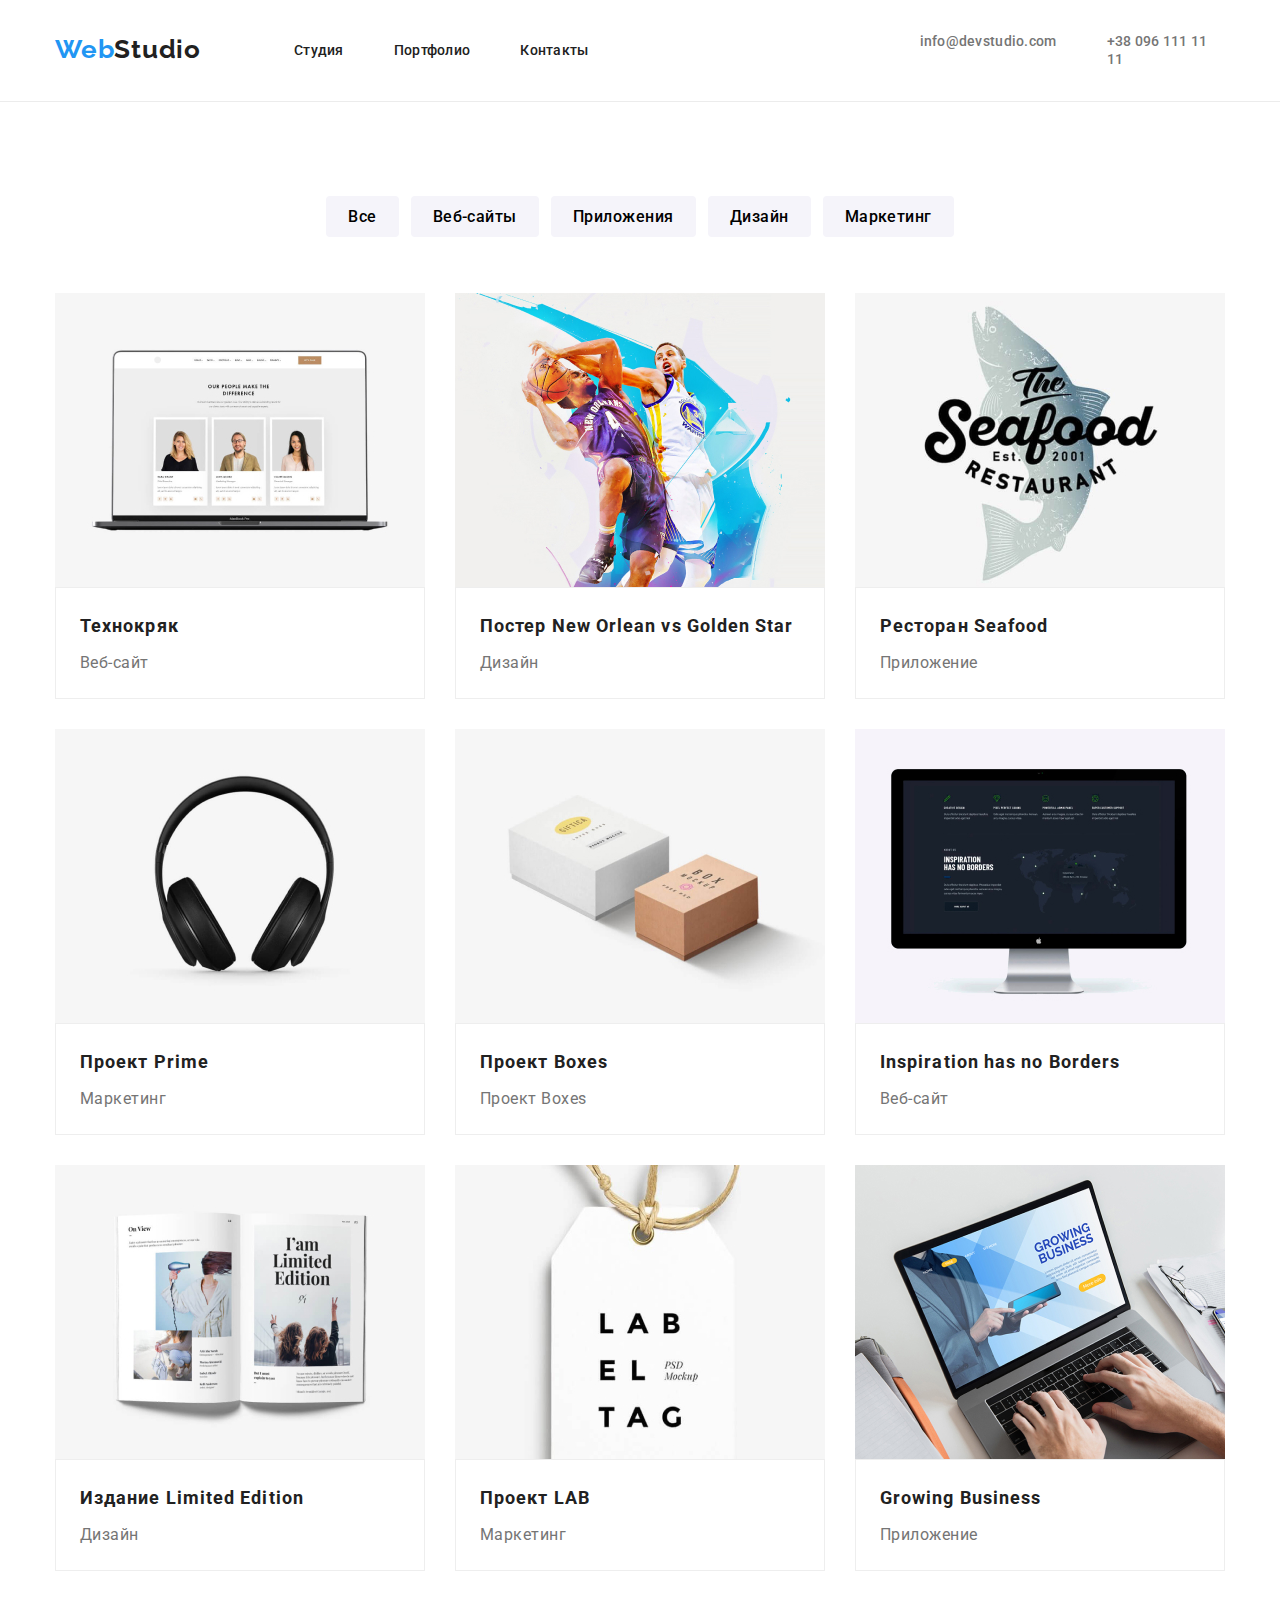
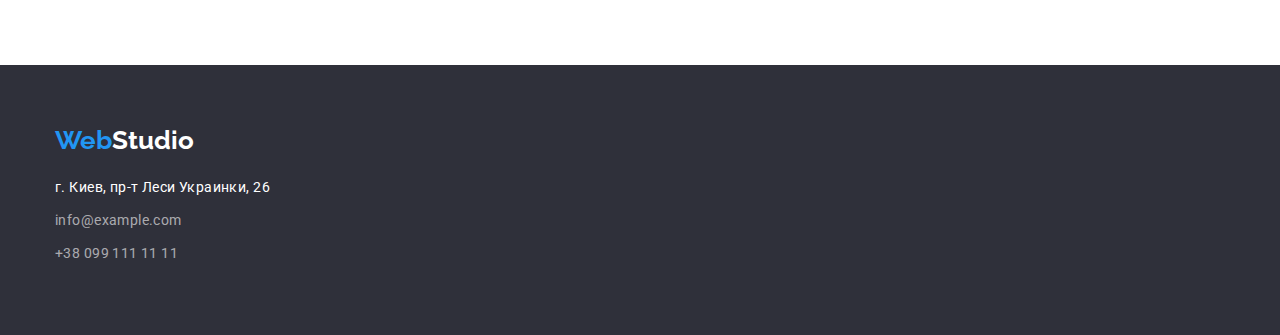
==== portfolio.html @ c9eb95c3 "4" ====
<!DOCTYPE html>
<html lang="ru">
  <head>
    <meta charset="UTF-8" />
    <meta http-equiv="X-UA-Compatible" content="IE=edge" />
    <meta name="viewport" content="width=device-width, initial-scale=1.0" />
    <title>Document</title>

    <link rel="preconnect" href="https://fonts.googleapis.com" />
    <link rel="preconnect" href="https://fonts.gstatic.com" crossorigin />
    <link
      href="https://fonts.googleapis.com/css2?family=Raleway:wght@400;700&family=Roboto:wght@400;500;700;900&display=swap"
      rel="stylesheet"
    />
    <link
      rel="stylesheet"
      href="https://cdnjs.cloudflare.com/ajax/libs/modern-normalize/1.1.0/modern-normalize.min.css"
    />
    <link rel="stylesheet" href="./css/styles.css" />
  </head>
  <body>
   <header class="page-header">
         
           <section class="section-header">
             <div class="container">
               <div class="header">
        <a href="/" class="logo"><span>Web</span>Studio</a>
        <nav class="nav-container">
          <ul class="site-nav">
            <li class="nav-item"><a href="./index.html" class="link">Студия</a></li>
            <li class="nav-item">
              <a href="/" class="link">Портфолио</a>
            </li>
            <li class="nav-item"><a href="" class="link">Контакты</a></li>
          </ul>
        </nav>
        <div class="auth-nav">
        <ul class="auth-nav">
          <li class="auth-item">
            <a href="mailto:info@devstudio.com" class="link"
              >info@devstudio.com</a
            >
          </li>
          <li class="auth-item">
            <a href="tel:+380961111111" class="link">+38 096 111 11 11</a>
          </li>
        </ul>
        </div>
        </div>
        </div>
        </section>
        
      </header>

     
        <main>
           <div class="section-portfolio">
              <div class="container">
          <h1 class="visually-hidden">Портфолио</h1>
          <!--Кнопки-->
          <div class="button-portfolio">
            <button type="button" class="button-port">Все</button>
            <button type="button" class="button-port">Веб-сайты</button>
            <button type="button" class="button-port">Приложения</button>
            <button type="button" class="button-port">Дизайн</button>
            <button type="button" class="button-port">Маркетинг</button>
          </div>
          
        

          <div class="conteiner-portfolio">
            <ul class="portfolio">
              <li class="card">
                <a href=""
                  ><img
                    src="./images/img(1_1).jpg"
                    alt="Технокряк"
                    width="370"
                  />
                  <div class="text-port">
                    <h2 class="title-port">Технокряк</h2>
                    <p>Веб-сайт</p>
                  </div></a
                >
              </li>
              <li class="card">
                <a href=""
                  ><img
                    src="./images/img(1_2).jpg"
                    alt="Постер New Orlean vs Golden Star"
                    width="370"
                  />
                  <div class="text-port">
                    <h2 class="title-port">Постер New Orlean vs Golden Star</h2>
                    <p>Дизайн</p>
                  </div>
                </a>
              </li>
              <li class="card">
                <a href=""
                  ><img
                    src="./images/img(1_3).jpg"
                    alt="Ресторан Seafood"
                    width="370"
                  />
                  <div class="text-port">
                    <h2 class="title-port">Ресторан Seafood</h2>
                    <p>Приложение</p>
                  </div>
                </a>
              </li>
              <li class="card">
                <a href=""
                  ><img
                    src="./images/img(1_4).jpg"
                    alt="Проект Prime"
                    width="370"
                  />
                  <div class="text-port">
                    <h2 class="title-port">Проект Prime</h2>
                    <p>Маркетинг</p>
                  </div>
                </a>
              </li>
              <li class="card">
                <a href=""
                  ><img
                    src="./images/img(1_5).jpg"
                    alt="Проект Boxes"
                    width="370"
                  />
                  <div class="text-port">
                    <h2 class="title-port">Проект Boxes</h2>
                    <p>Проект Boxes</p>
                  </div>
                </a>
              </li>
              <li class="card">
                <a href=""
                  ><img
                    src="./images/img(1_6).jpg"
                    alt="Inspiration has no Borders"
                    width="370"
                  />
                  <div class="text-port">
                    <h2 class="title-port">Inspiration has no Borders</h2>
                    <p>Веб-сайт</p>
                  </div></a
                >
              </li>
              <li class="card">
                <a href=""
                  ><img
                    src="./images/img(1_7).jpg"
                    alt="Издание Limited Edition"
                    width="370"
                  />
                  <div class="text-port">
                    <h2 class="title-port">Издание Limited Edition</h2>
                    <p>Дизайн</p>
                  </div></a
                >
              </li>
              <li class="card">
                <a href=""
                  ><img
                    src="./images/img(1_8).jpg"
                    alt="Проект LAB"
                    width="370"
                  />
                  <div class="text-port">
                    <h2 class="title-port">Проект LAB</h2>
                    <p>Маркетинг</p>
                  </div></a
                >
              </li>
              <li class="card">
                <a href=""
                  ><img
                    src="./images/img(1_9).jpg"
                    alt="Growing Business"
                    width="370"
                  />
                  <div class="text-port">
                    <h2 class="title-port">Growing Business</h2>
                    <p>Приложение</p>
                  </div></a
                >
              </li>
            </ul>
          </div>
          </div>
        </main>
    
      
      <footer class="footer">
        <div class="container">
        <div class="footer-logo">
          <a href="/" class="logo-finish"><span>Web</span>Studio</a>
        </div>

        <div class="info-finish">
          <address class="address">г. Киев, пр-т Леси Украинки, 26</address>

          <ul>
            <li>
              <a href="mailto:info@example.com" class="link-finish"
                >info@example.com</a
              >
            </li>
            <li>
              <a href="tel:+380991111111" class="link-finish"
                >+38 099 111 11 11</a
              >
            </li>
          </ul>
        </div>
      </div>
      </footer>
    </div>
  </body>
</html>
---- css/styles.css ----
/* цвет основного текста #212121; */
/* цвет вторичного цвета  #757575; */
/* синиий #2196F3 */

:root {
  --primery-text-color: #212121;
  --secondly-text-color: #757575;
  --accent-color: #2196f3;
  --white-color: #ffffff;
  --footer-color: #2f303a;
  --bcg-active-button: #f5f4fa;
}
h1,
h2,
h3,
h4,
h5,
h6,
p,
ul {
  margin: 0;
}

img {
  display: block;
  max-width: 100%;
}

body {
  background-color: var(--white-color);
  color: var(--primery-text-color);
  font-family: Roboto, sans-serif;
}

.section-header {
  border-bottom: 1px solid #ececec;
}

.logo {
  text-decoration: none;
  font-family: Raleway;
  font-style: normal;
  font-weight: bold;
  font-size: 26px;
  line-height: 1.2;
  letter-spacing: 0.03em;
  margin-right: 93px;
  padding-top: 24px;
  padding-bottom: 25px;
}
span {
  color: var(--accent-color);
}

ul {
  list-style-type: none;
}
ul {
  margin-left: 0;
  padding-left: 0;
}

a {
  color: var(--primery-text-color);
  text-decoration: none;
  cursor: default;
}
/* ---body--- */

.container {
  width: 1200px;
  margin: 0 auto;
  padding-left: 15px;
  padding-right: 15px;
}

/* ---header--- */
.header {
  display: flex;
  align-items: center;
}

.nav-container {
  display: flex;
  margin-right: 331px;
}

/* site nav */

.site-nav {
  display: flex;
}

.nav-item:not(:last-child) {
  margin-right: 50px;
}
.nav-item {
  padding-top: 32px;
  padding-bottom: 32px;
}

.site-nav a {
  color: var(--primary-text-color);
  text-decoration: none;
  font-family: Roboto;
  font-size: 14px;
  font-weight: 500;
  line-height: 1.15;
  letter-spacing: 0.02em;
}
.site-nav .link:hover,
.site-nav .link:focus {
  color: var(--accent-color);
  cursor: pointer;
}

/* auth-nav */

.auth-nav {
  display: flex;
}

.auth-item {
  padding-top: 32px;
  padding-bottom: 32px;
}
.auth-item:not(:last-child) {
  margin-right: 50px;
}
.auth-nav a {
  color: var(--secondly-text-color);
  text-decoration: none;
  font-family: Roboto;
  font-size: 14px;
  font-weight: 500;
  line-height: 1.1;
  letter-spacing: 0.02em;
}
.auth-nav .link:hover,
.auth-nav .link:focus {
  color: var(--accent-color);
  cursor: pointer;
}

/* HeroTitles */

/* .hero {
  display: flex;
  flex-wrap: wrap;
  align-items: center;
  text-align: center;
  background-color: #2f303a;
  color: var(--white-color);
  padding-top: 200px;
  padding-bottom: 200px;
}
.h-hero {
  padding-right: 237px;
  padding-left: 237px;
  margin-bottom: 30px;
}

.h-hero h1 {
  font-family: Roboto;
  font-size: 44px;
  font-weight: 900;
  line-height: 1.36;
  letter-spacing: 0.06em;
  text-transform: uppercase;

  max-width: 650px;
} */

.hero {
  background-color: #2f303a;
  color: var(--white-color);
  padding-top: 200px;
  padding-bottom: 200px;
  text-align: center;
}
.h-hero {
  margin-bottom: 30px;
  margin-left: 237px;
  margin-right: 237px;
  max-width: 650px;
}
.h-hero h1 {
  font-family: Roboto;
  font-style: normal;
  font-weight: 900;
  font-size: 44px;
  line-height: 1.36;
  text-align: center;
  letter-spacing: 0.06em;
  text-transform: uppercase;
}

.hero-button {
  color: var(--white-color);
  background-color: var(--accent-color);
  font-family: Roboto;
  font-size: 16px;
  font-weight: 700;
  line-height: 1.88;
  letter-spacing: 0.06em;
  text-align: center;
  cursor: pointer;
  border-radius: 4px;
  padding: 10px 32px;
}

.hero-button:hover,
.hero-button:focus {
  background-color: #188ce8;
  border-radius: 4px;
}

/* Sections */

.section-list {
  display: flex;
}
.section-list .item {
  width: 270px;
}
.section-list .item:not(:last-child) {
  margin-right: 30px;
}
.section-advantages .title {
  margin-bottom: 10px;
}
.section-advantage {
  padding-top: 94px;
}

.visually-hidden {
  position: absolute;
  white-space: nowrap;
  width: 1px;
  height: 1px;
  overflow: hidden;
  border: 0;
  padding: 0;
  clip: rect(0 0 0 0);
  clip-path: inset(50%);
  margin: -1px;
}

.section-work {
  padding-top: 94px;
  padding-bottom: 94px;
}
.work-items {
  display: flex;
}
.work-list {
  display: flex;
}
.section-title {
  text-align: center;
  margin-bottom: 50px;
}
.work-list .work-items:not(:last-child) {
  margin-right: 30px;
}

.our-work .work-list {
  margin-top: 50px;
  margin-bottom: 94px;
}
.section-team {
  background-color: #f5f4fa;
  text-align: center;
}

.section-title {
  color: var(--primery-text-color);
  font-family: Roboto;
  font-size: 36px;
  font-style: normal;
  font-weight: 700;
  line-height: 1.17;
}

.section-list .title {
  color: var(--primary-text-color);
  font-family: Roboto;
  font-size: 14px;
  font-style: normal;
  font-weight: 700;
  line-height: 1.14;
  text-transform: uppercase;
  margin-bottom: 10px;
}

.section-list p {
  color: var(--secondly-text-color);
  font-family: Roboto;
  font-size: 14px;
  line-height: 1.72;
}

/* Our team */
.comand {
  display: flex;
  margin-top: 50px;
}
.section-team {
  padding-bottom: 94px;
  padding-top: 94px;
}

.text-team {
  color: var(--primery-text-color);
  padding: 30px;
}
.team-items {
  box-shadow: 0px 1px 3px rgba(0, 0, 0, 0.12), 0px 1px 1px rgba(0, 0, 0, 0.14),
    0px 2px 1px rgba(0, 0, 0, 0.2);
  border-radius: 0px 0px 4px 4px;

  background-color: var(--white-color);
}

.team-items p {
  color: var(--secondly-text-color);
  font-family: Roboto;
  font-size: 16px;
  font-style: normal;
  line-height: 1.2;
  margin-top: 10px;
}

.team-items h3 {
  font-family: Roboto;
  font-size: 16px;
  font-style: normal;
  font-weight: 500;
  line-height: 1.2;
}

.team-items:not(:last-child) {
  margin-right: 30px;
}

.title-team {
  margin-bottom: 10px;
}
/* Footer */
.footer {
  background-color: var(--footer-color);
  padding-top: 60px;
  padding-bottom: 60px;
}
.logo-finish {
  color: var(--white-color);
  text-decoration: none;
  font-family: Raleway;
  font-size: 26px;
  font-weight: 700;
  line-height: 1.19;
}

.footer-logo {
  margin-bottom: 20px;
}

.address {
  color: var(--white-color);
  font-family: Roboto;
  font-style: normal;
  font-weight: normal;
  font-size: 14px;
  line-height: 1.71;
  margin-bottom: 9px;
  letter-spacing: 0.03em;
}
.link-finish {
  color: rgba(255, 255, 255, 0.6);
  text-decoration: none;
  font-family: Roboto;
  font-size: 14px;
  font-weight: 400;
  line-height: 1.71;
  letter-spacing: 0.03em;
  text-align: left;
}
.info-finish li {
  margin-bottom: 9px;
}
.footer .link-finish:hover,
.footer .link-finish:focus {
  color: var(--accent-color);
  text-decoration: none;
}

/* оформление  вкладки портфолио */

/* Buttons Portfolio */

.button-portfolio {
  margin-bottom: 56px;
  text-align: center;
}
.button-port {
  background-color: var(--bcg-active-button);
  font-family: Roboto;
  font-size: 16px;
  font-weight: 500;
  line-height: 1.6;
  letter-spacing: 0.03em;
  cursor: pointer;
  border: none;
  padding: 8px 22px;
  border-radius: 4px;
}
.button-port:not(:last-child) {
  margin-right: 8px;
}
.button-port:focus,
.button-port:hover {
  color: var(--white-color);
  background-color: var(--accent-color);
}

/* Sections Portfolio */

.portfolio {
  display: flex;
  flex-wrap: wrap;
  margin-bottom: -30px;
  margin-right: -30px;
}

.card {
  width: (100% / 3 - 30px);
  margin-bottom: 30px;
  margin-right: 30px;
}

.portfolio .title-port {
  font-family: Roboto;
  font-style: normal;
  font-weight: bold;
  font-size: 18px;
  line-height: 2;
  letter-spacing: 0.06em;
}
.portfolio p {
  color: var(--secondly-text-color);
  font-family: Roboto;
  font-style: normal;
  font-weight: normal;
  font-size: 16px;
  line-height: 1.87;

  letter-spacing: 0.03em;
}

.title-port {
  margin-bottom: 4px;
}

.text-port {
  padding: 20px 24px;
  background: #ffffff;
  border: 1px solid #eeeeee;
  box-sizing: border-box;
}

.section-portfolio {
  padding-bottom: 94px;
  padding-top: 94px;
}
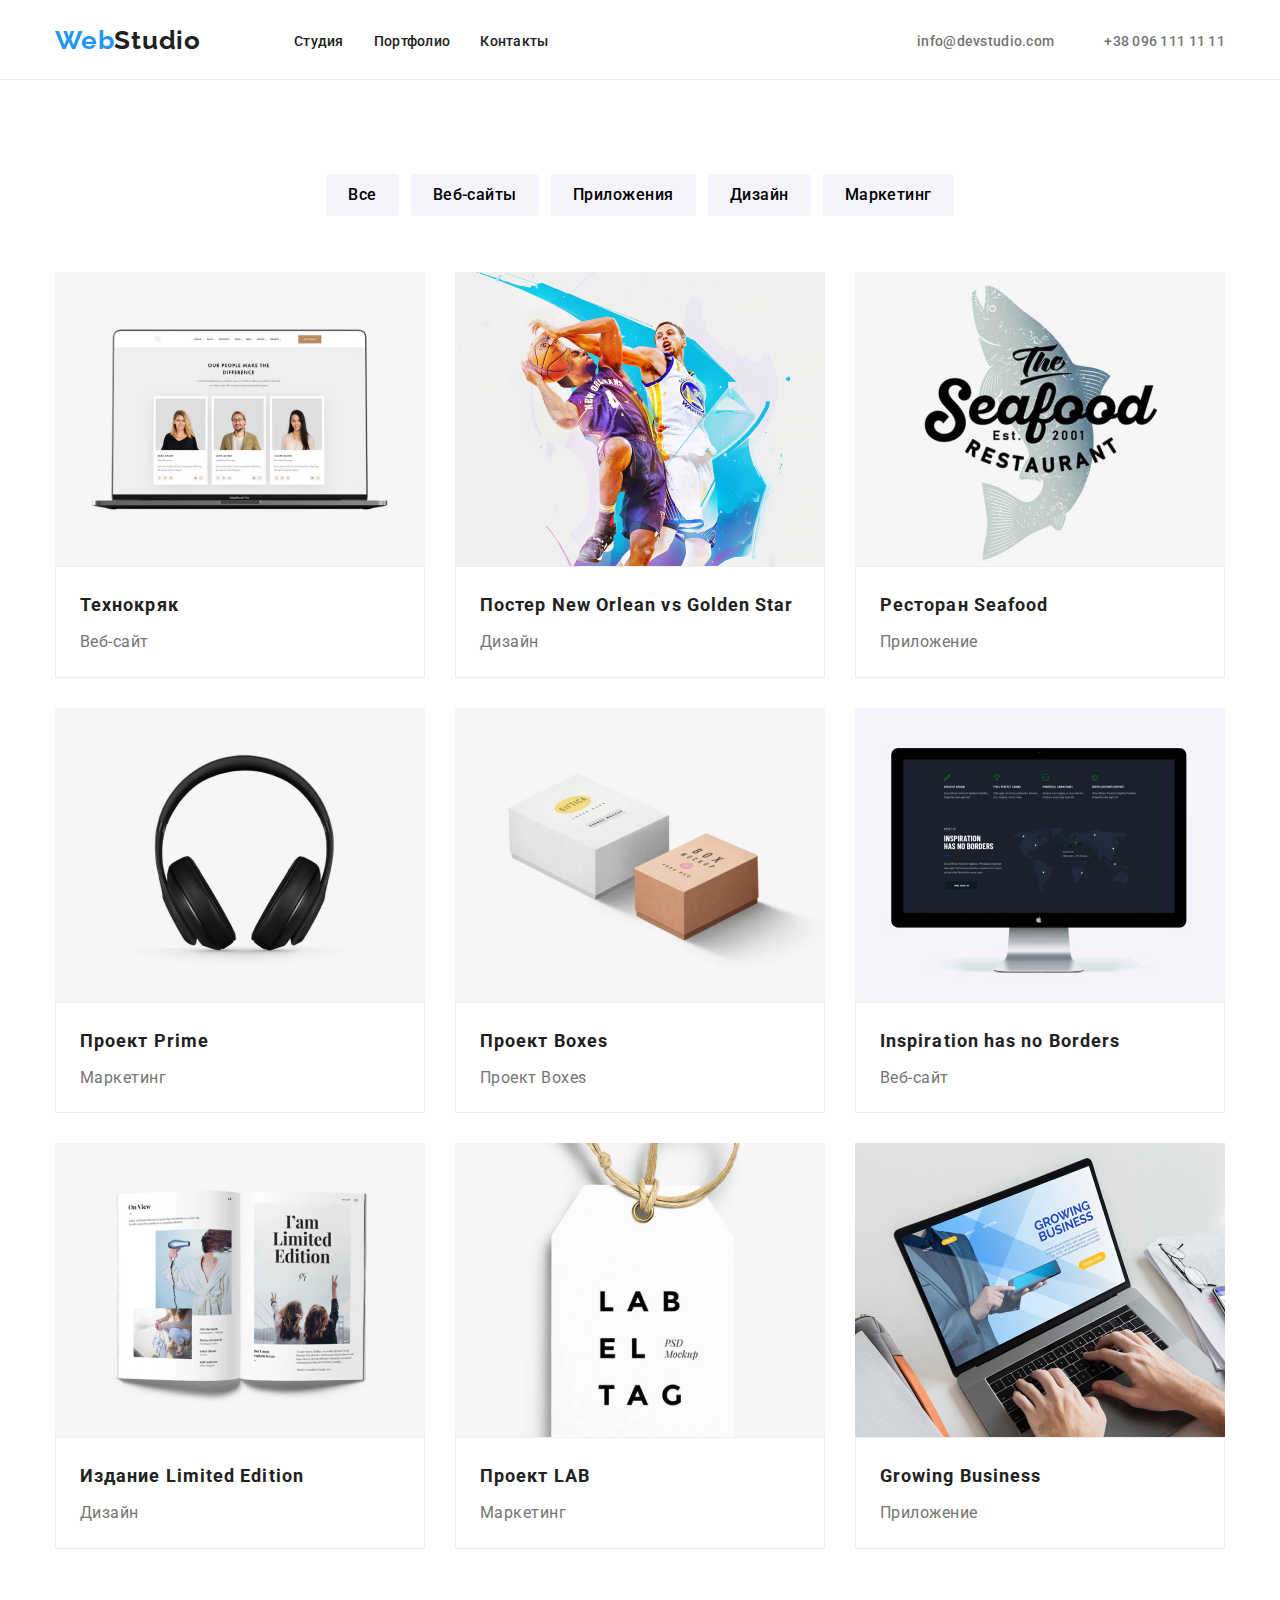
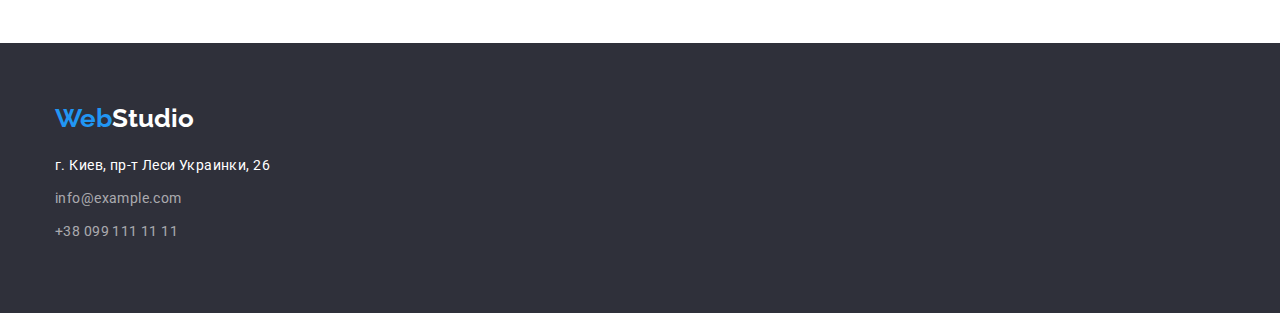
==== commit be2c421d: "4-start" ====
--- a/portfolio.html
+++ b/portfolio.html
@@ -30,6 +30,7 @@
             <li class="nav-item"><a href="./index.html" class="link">Студия</a></li>
             <li class="nav-item">
               <a href="/" class="link">Портфолио</a>
+              
             </li>
             <li class="nav-item"><a href="" class="link">Контакты</a></li>
           </ul>
--- a/css/styles.css
+++ b/css/styles.css
@@ -34,6 +34,7 @@
 
 .section-header {
   border-bottom: 1px solid #ececec;
+  height: 80px;
 }
 
 .logo {
@@ -78,11 +79,12 @@
 .header {
   display: flex;
   align-items: center;
+  justify-content: center;
 }
 
 .nav-container {
   display: flex;
-  margin-right: 331px;
+  margin-right: 305px;
 }
 
 /* site nav */
@@ -92,7 +94,7 @@
 }
 
 .nav-item:not(:last-child) {
-  margin-right: 50px;
+  margin-right: 30px;
 }
 .nav-item {
   padding-top: 32px;
@@ -118,12 +120,9 @@
 
 .auth-nav {
   display: flex;
-}
-
-.auth-item {
-  padding-top: 32px;
-  padding-bottom: 32px;
-}
+  margin-left: auto;
+}
+
 .auth-item:not(:last-child) {
   margin-right: 50px;
 }
@@ -136,47 +135,28 @@
   line-height: 1.1;
   letter-spacing: 0.02em;
 }
-.auth-nav .link:hover,
-.auth-nav .link:focus {
+.auth-nav .auth-link:hover,
+.auth-nav .auth-link:focus {
   color: var(--accent-color);
   cursor: pointer;
 }
 
-/* HeroTitles */
-
-/* .hero {
-  display: flex;
-  flex-wrap: wrap;
-  align-items: center;
-  text-align: center;
-  background-color: #2f303a;
-  color: var(--white-color);
-  padding-top: 200px;
-  padding-bottom: 200px;
-}
-.h-hero {
-  padding-right: 237px;
-  padding-left: 237px;
-  margin-bottom: 30px;
-}
-
-.h-hero h1 {
-  font-family: Roboto;
-  font-size: 44px;
-  font-weight: 900;
-  line-height: 1.36;
-  letter-spacing: 0.06em;
-  text-transform: uppercase;
-
-  max-width: 650px;
-} */
-
 .hero {
-  background-color: #2f303a;
   color: var(--white-color);
   padding-top: 200px;
   padding-bottom: 200px;
   text-align: center;
+  background-image: linear-gradient(
+      to right,
+      rgba(47, 48, 58, 0.4),
+      rgba(47, 48, 58, 0.4)
+    ),
+    url("../images/hero.jpg");
+
+  width: 1600px;
+  height: 600px;
+  margin-right: auto;
+  margin-left: auto;
 }
 .h-hero {
   margin-bottom: 30px;
@@ -472,3 +452,65 @@
   padding-bottom: 94px;
   padding-top: 94px;
 }
+
+/* ------SVG -----*/
+.auth-link {
+  display: flex;
+  align-items: center;
+}
+
+.mailto {
+  width: 16px;
+  height: 12px;
+  margin-right: 10px;
+  fill: var(--secondly-text-color);
+}
+
+.auth-link:hover .mailto,
+.auth-link:hover .mailto {
+  fill: var(--accent-color);
+}
+
+.icon-smartphone {
+  width: 10px;
+  height: 16px;
+  margin-right: 10px;
+  fill: var(--secondly-text-color);
+}
+.auth-link:hover .icon-smartphone,
+.auth-link:focus .icon-smartphone {
+  fill: var(--accent-color);
+}
+.adv-icons {
+  width: 270px;
+  height: 120px;
+  background-color: #f5f4fa;
+  margin-bottom: 30px;
+  border-radius: 4px;
+  padding: 25px 100px;
+}
+
+.icon-adv {
+  height: 70px;
+  width: 70px;
+}
+
+.social-links {
+  display: block;
+  width: 20px;
+  height: 20px;
+}
+
+.social-list {
+  align-items: center;
+  justify-content: center;
+}
+
+.soc-icon:not(:last-child) {
+  margin-right: 39px;
+}
+.social-list {
+  display: flex;
+  align-items: center;
+  padding: 16px 32px 30px 32px;
+}
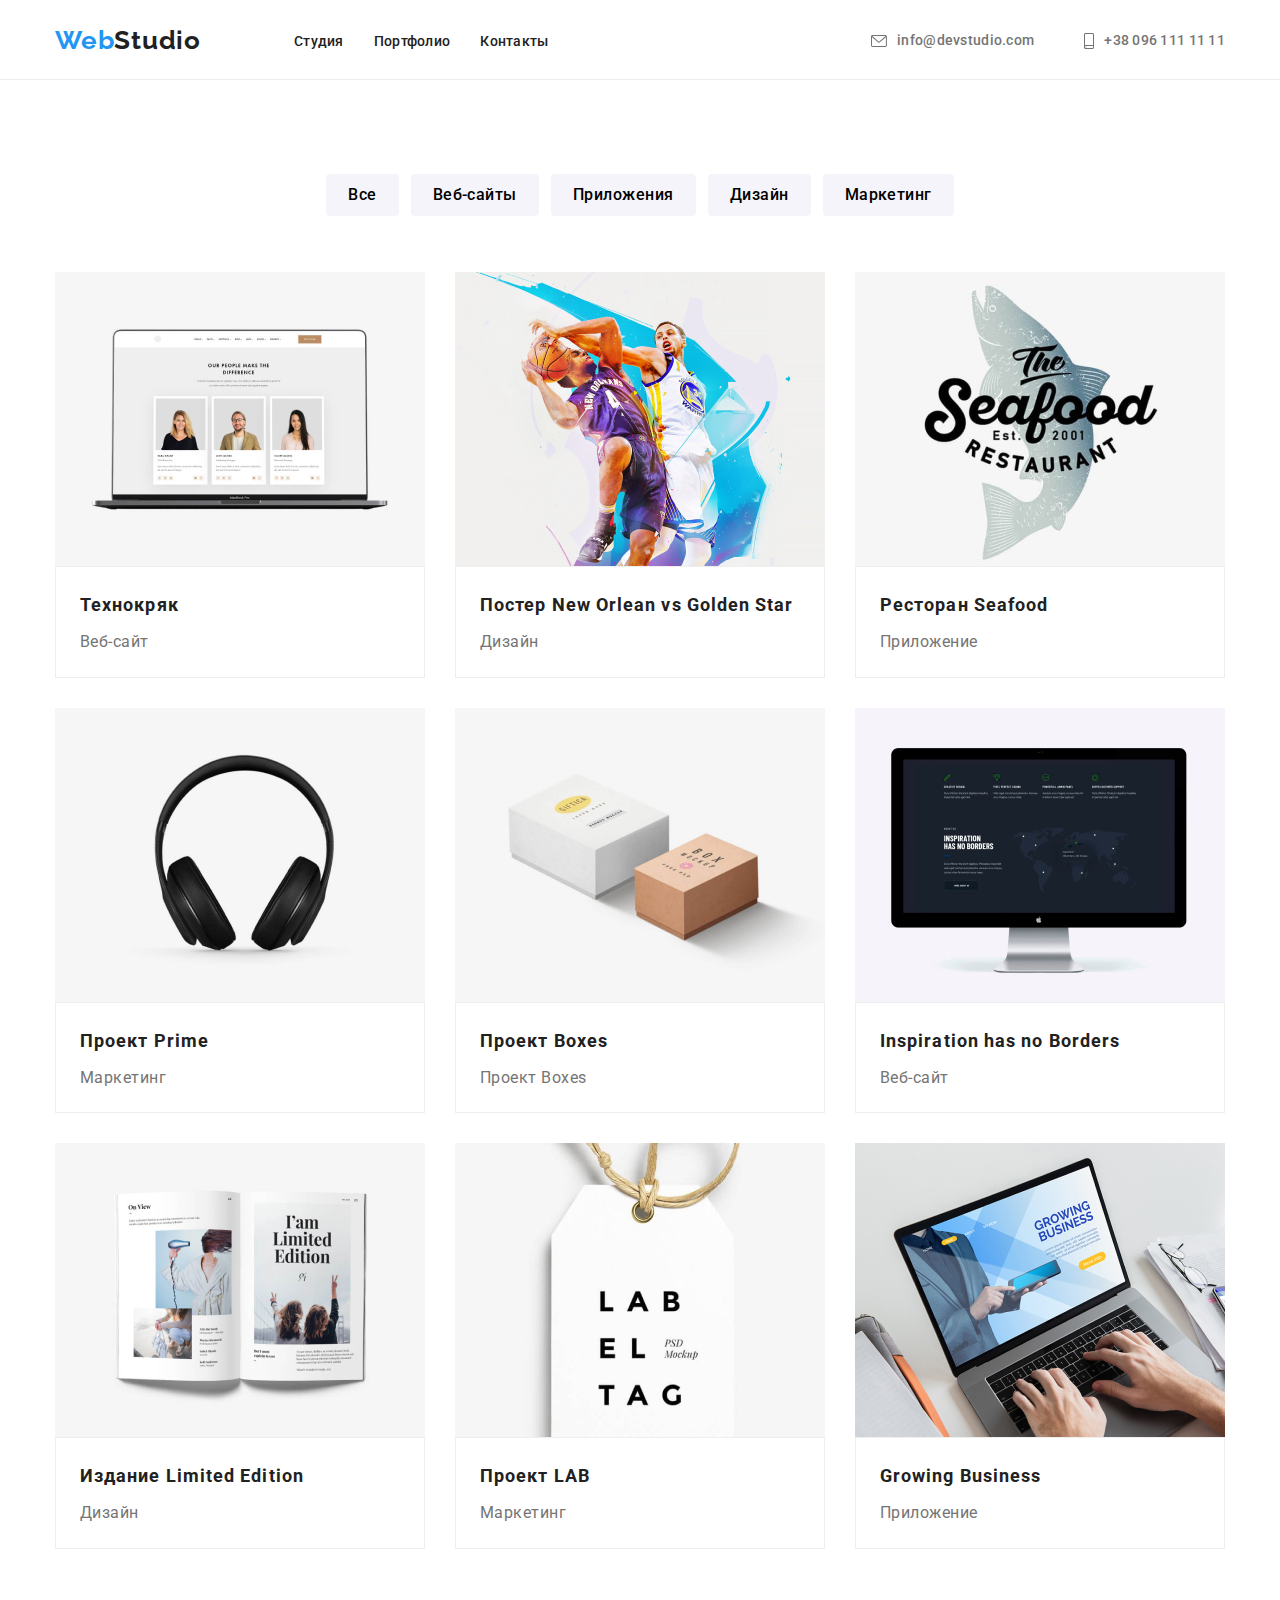
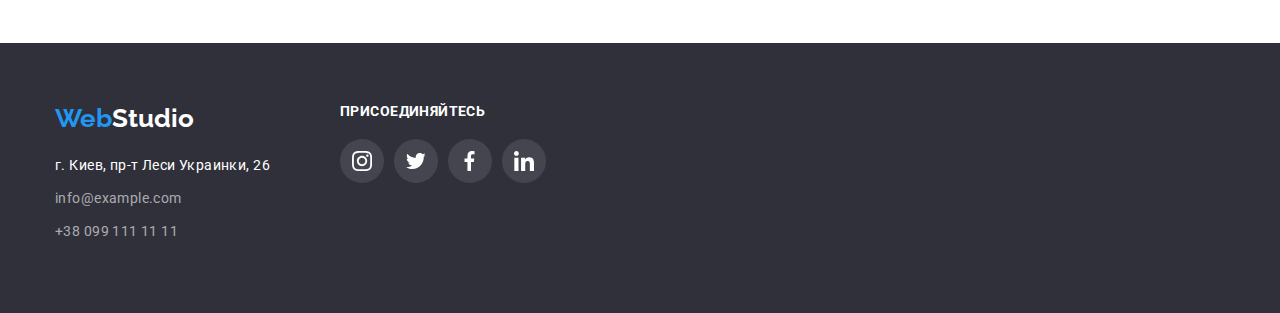
==== commit 00cb1093: "1" ====
--- a/portfolio.html
+++ b/portfolio.html
@@ -30,7 +30,6 @@
             <li class="nav-item"><a href="./index.html" class="link">Студия</a></li>
             <li class="nav-item">
               <a href="/" class="link">Портфолио</a>
-              
             </li>
             <li class="nav-item"><a href="" class="link">Контакты</a></li>
           </ul>
@@ -38,12 +37,29 @@
         <div class="auth-nav">
         <ul class="auth-nav">
           <li class="auth-item">
-            <a href="mailto:info@devstudio.com" class="link"
-              >info@devstudio.com</a
+            
+            <a href="mailto:info@devstudio.com" class="auth-link"
+              ><svg class="mailto">
+                <use href = "./images/icons.svg#icon-mailto">
+
+                </use>
+              </svg>
+              info@devstudio.com  
+
+              </a 
             >
+            
           </li>
           <li class="auth-item">
-            <a href="tel:+380961111111" class="link">+38 096 111 11 11</a>
+            
+            <a href="tel:+380961111111" class="auth-link">
+              <svg class="icon-smartphone">
+                <use href= "./images/icons.svg#icon-smartphone"></use>
+              </svg>
+              
+            +38 096 111 11 11 
+              
+            </a>
           </li>
         </ul>
         </div>
@@ -52,6 +68,7 @@
         </section>
         
       </header>
+
 
      
         <main>
@@ -71,6 +88,7 @@
 
           <div class="conteiner-portfolio">
             <ul class="portfolio">
+              
               <li class="card">
                 <a href=""
                   ><img
@@ -84,6 +102,8 @@
                   </div></a
                 >
               </li>
+              
+              
               <li class="card">
                 <a href=""
                   ><img
@@ -97,6 +117,8 @@
                   </div>
                 </a>
               </li>
+              
+             
               <li class="card">
                 <a href=""
                   ><img
@@ -123,6 +145,7 @@
                   </div>
                 </a>
               </li>
+              
               <li class="card">
                 <a href=""
                   ><img
@@ -136,6 +159,7 @@
                   </div>
                 </a>
               </li>
+              
               <li class="card">
                 <a href=""
                   ><img
@@ -149,6 +173,7 @@
                   </div></a
                 >
               </li>
+              
               <li class="card">
                 <a href=""
                   ><img
@@ -162,6 +187,7 @@
                   </div></a
                 >
               </li>
+              
               <li class="card">
                 <a href=""
                   ><img
@@ -175,6 +201,8 @@
                   </div></a
                 >
               </li>
+
+              
               <li class="card">
                 <a href=""
                   ><img
@@ -188,6 +216,7 @@
                   </div></a
                 >
               </li>
+            
             </ul>
           </div>
           </div>
@@ -195,7 +224,9 @@
     
       
       <footer class="footer">
-        <div class="container">
+      <div class="container">
+        <div class="general-footer">
+          <div  class="footer-info">
         <div class="footer-logo">
           <a href="/" class="logo-finish"><span>Web</span>Studio</a>
         </div>
@@ -216,8 +247,28 @@
             </li>
           </ul>
         </div>
-      </div>
+        </div> 
+        
+        <div class="footer-social">
+        <h3 class="title-footer">присоединяйтесь</h3>
+        <ul class="footer-item">
+          <li class="footer-icon"><a href="" class="fsoc-icon"><svg>
+            <use href ="./images/icons.svg#icon-instagram_footter"></use>
+          </svg></a></li>
+          <li class="footer-icon"><a href="" class="fsoc-icon"><svg>
+            <use href ="./images/icons.svg#icon-twiter_footter"></use>
+          </svg></a></li>
+          <li class="footer-icon"><a href="" class="fsoc-icon"><svg>
+            <use href ="./images/icons.svg#icon-fb_footter"></use>
+          </svg></a></li>
+          <li class="footer-icon"><a href="" class="fsoc-icon"><svg>
+            <use href ="./images/icons.svg#icon-linkedin_footter"></use>
+          </svg></a></li>
+        </ul>
+        </div></div>
+        </div>
       </footer>
+
     </div>
   </body>
 </html>
--- a/css/styles.css
+++ b/css/styles.css
@@ -332,6 +332,16 @@
   padding-top: 60px;
   padding-bottom: 60px;
 }
+.title-footer {
+  color: var(--white-color);
+  font-family: Roboto;
+  font-style: normal;
+  font-weight: bold;
+  font-size: 14px;
+  line-height: 16px;
+  letter-spacing: 0.03em;
+  text-transform: uppercase;
+}
 .logo-finish {
   color: var(--white-color);
   text-decoration: none;
@@ -401,6 +411,8 @@
 .button-port:hover {
   color: var(--white-color);
   background-color: var(--accent-color);
+  box-shadow: 0px 3px 1px rgba(0, 0, 0, 0.1), 0px 1px 2px rgba(0, 0, 0, 0.08),
+    0px 2px 2px rgba(0, 0, 0, 0.12);
 }
 
 /* Sections Portfolio */
@@ -416,6 +428,11 @@
   width: (100% / 3 - 30px);
   margin-bottom: 30px;
   margin-right: 30px;
+}
+
+.card:hover {
+  box-shadow: 0px 1px 1px rgba(0, 0, 0, 0.12), 0px 4px 4px rgba(0, 0, 0, 0.06),
+    1px 4px 6px rgba(0, 0, 0, 0.16);
 }
 
 .portfolio .title-port {
@@ -496,21 +513,113 @@
 }
 
 .social-links {
-  display: block;
   width: 20px;
   height: 20px;
+  fill: #afb1b8;
 }
 
 .social-list {
+  display: flex;
+  padding: 16px 32px 30px 32px;
   align-items: center;
   justify-content: center;
 }
 
 .soc-icon:not(:last-child) {
-  margin-right: 39px;
-}
-.social-list {
-  display: flex;
+  margin-right: 10px;
+}
+.soc-a {
+  display: flex;
+  width: 44px;
+  height: 44px;
+  border-radius: 50%;
   align-items: center;
-  padding: 16px 32px 30px 32px;
-}
+  justify-content: center;
+}
+
+.soc-a:hover {
+  background-color: var(--accent-color);
+}
+.soc-a:hover .social-links {
+  fill: var(--white-color);
+}
+.clients {
+  padding-top: 94px;
+  padding-bottom: 94px;
+}
+.client-items {
+  display: flex;
+}
+
+.li-client {
+  align-items: center;
+  width: 170px;
+  height: 92px;
+}
+.li-client:not(:last-child) {
+  margin-right: 30px;
+}
+
+.clients-icon {
+  display: flex;
+  border: 1px solid #afb1b8;
+  border-radius: 4px;
+  width: 100%;
+  height: 100%;
+  padding: 16px 32px;
+}
+
+.icon-svg {
+  width: 106px;
+  height: 60px;
+  fill: #afb1b8;
+}
+
+.clients-icon:hover .icon-svg,
+.clients-icon:focus .icon-svg {
+  fill: var(--accent-color);
+  border-color: var(--accent-color);
+}
+
+.footer-social {
+  align-items: flex-start;
+}
+.footer-info {
+  margin-right: 70px;
+}
+
+.fsoc-icon {
+  display: flex;
+  width: 20px;
+  height: 20px;
+}
+.footer-item {
+  display: flex;
+  align-items: center;
+}
+
+.general-footer {
+  display: flex;
+}
+
+.title-footer {
+  margin-bottom: 20px;
+}
+
+.footer-icon:not(:last-child) {
+  margin-right: 10px;
+}
+
+.footer-icon {
+  display: flex;
+  width: 44px;
+  height: 44px;
+  border-radius: 50%;
+  background-color: rgba(255, 255, 255, 0.1);
+  justify-content: center;
+  align-items: center;
+}
+
+.footer-icon:hover {
+  background-color: var(--accent-color);
+}
